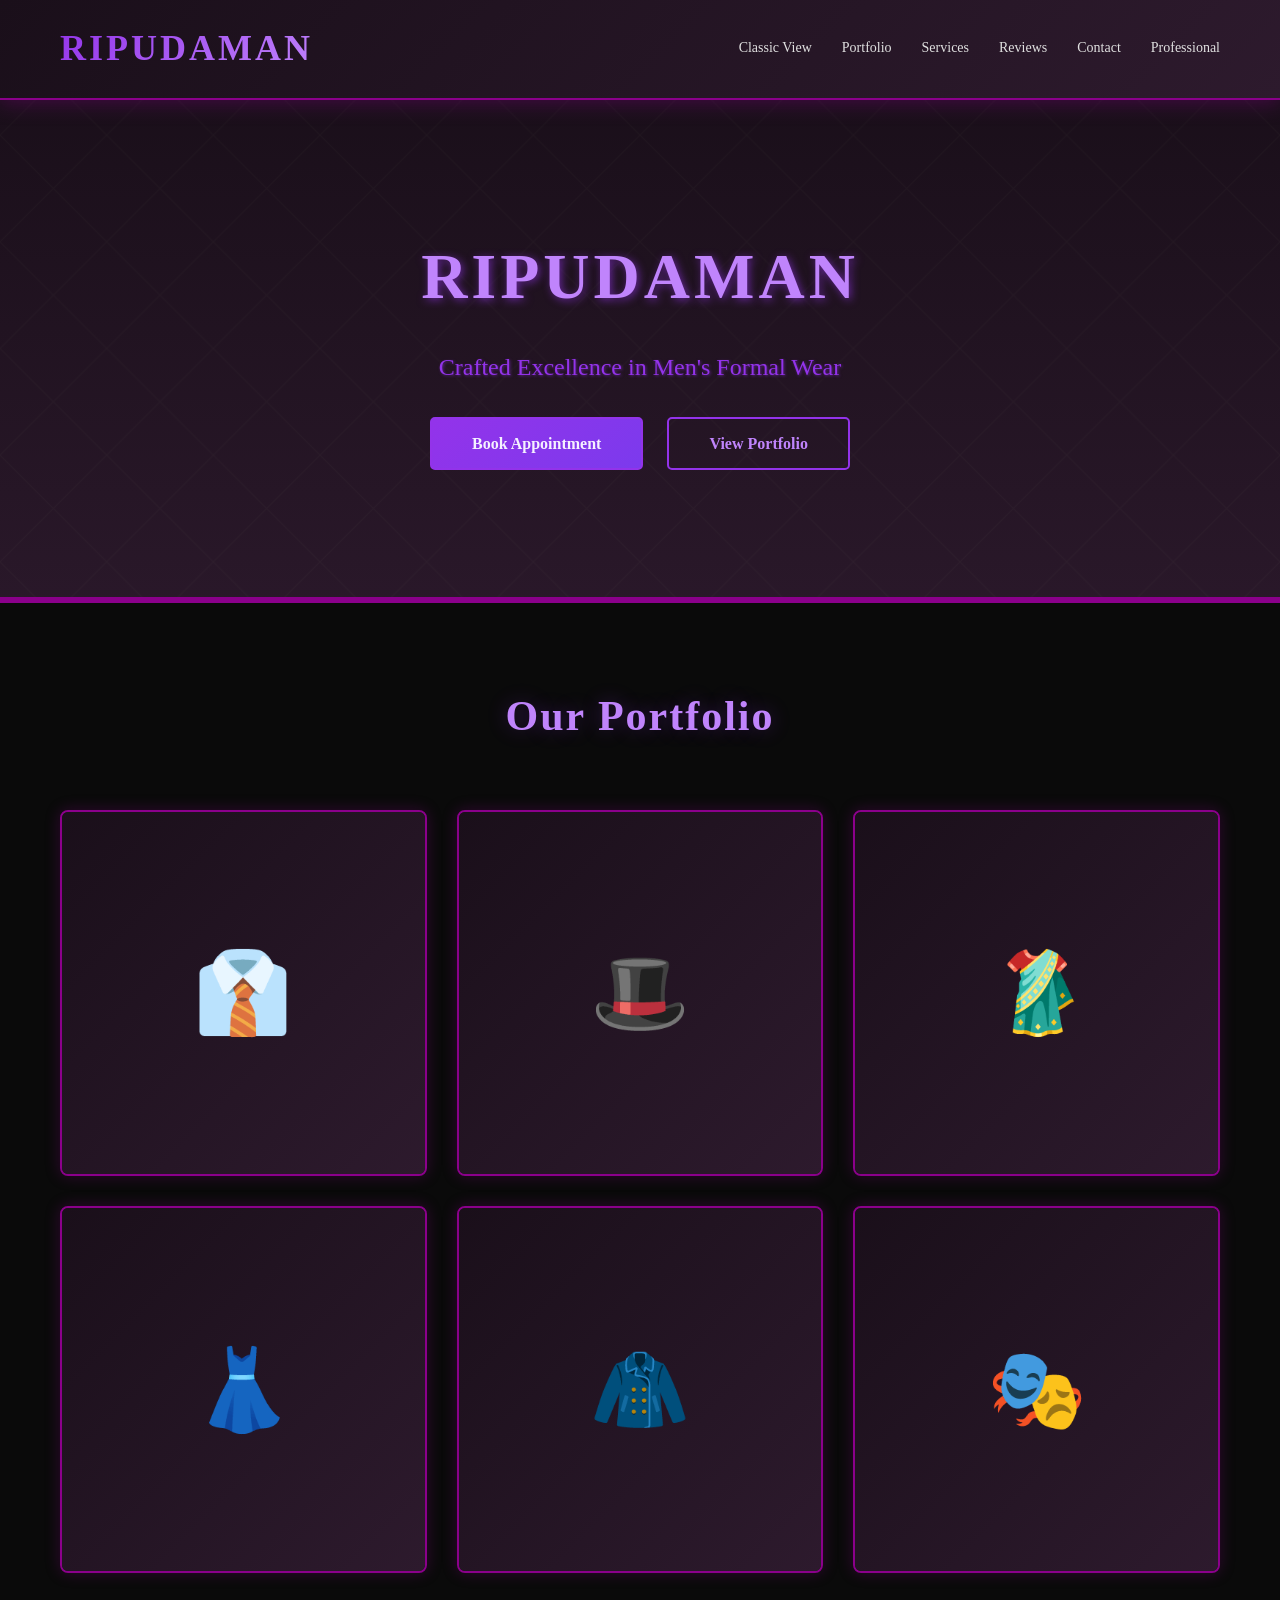
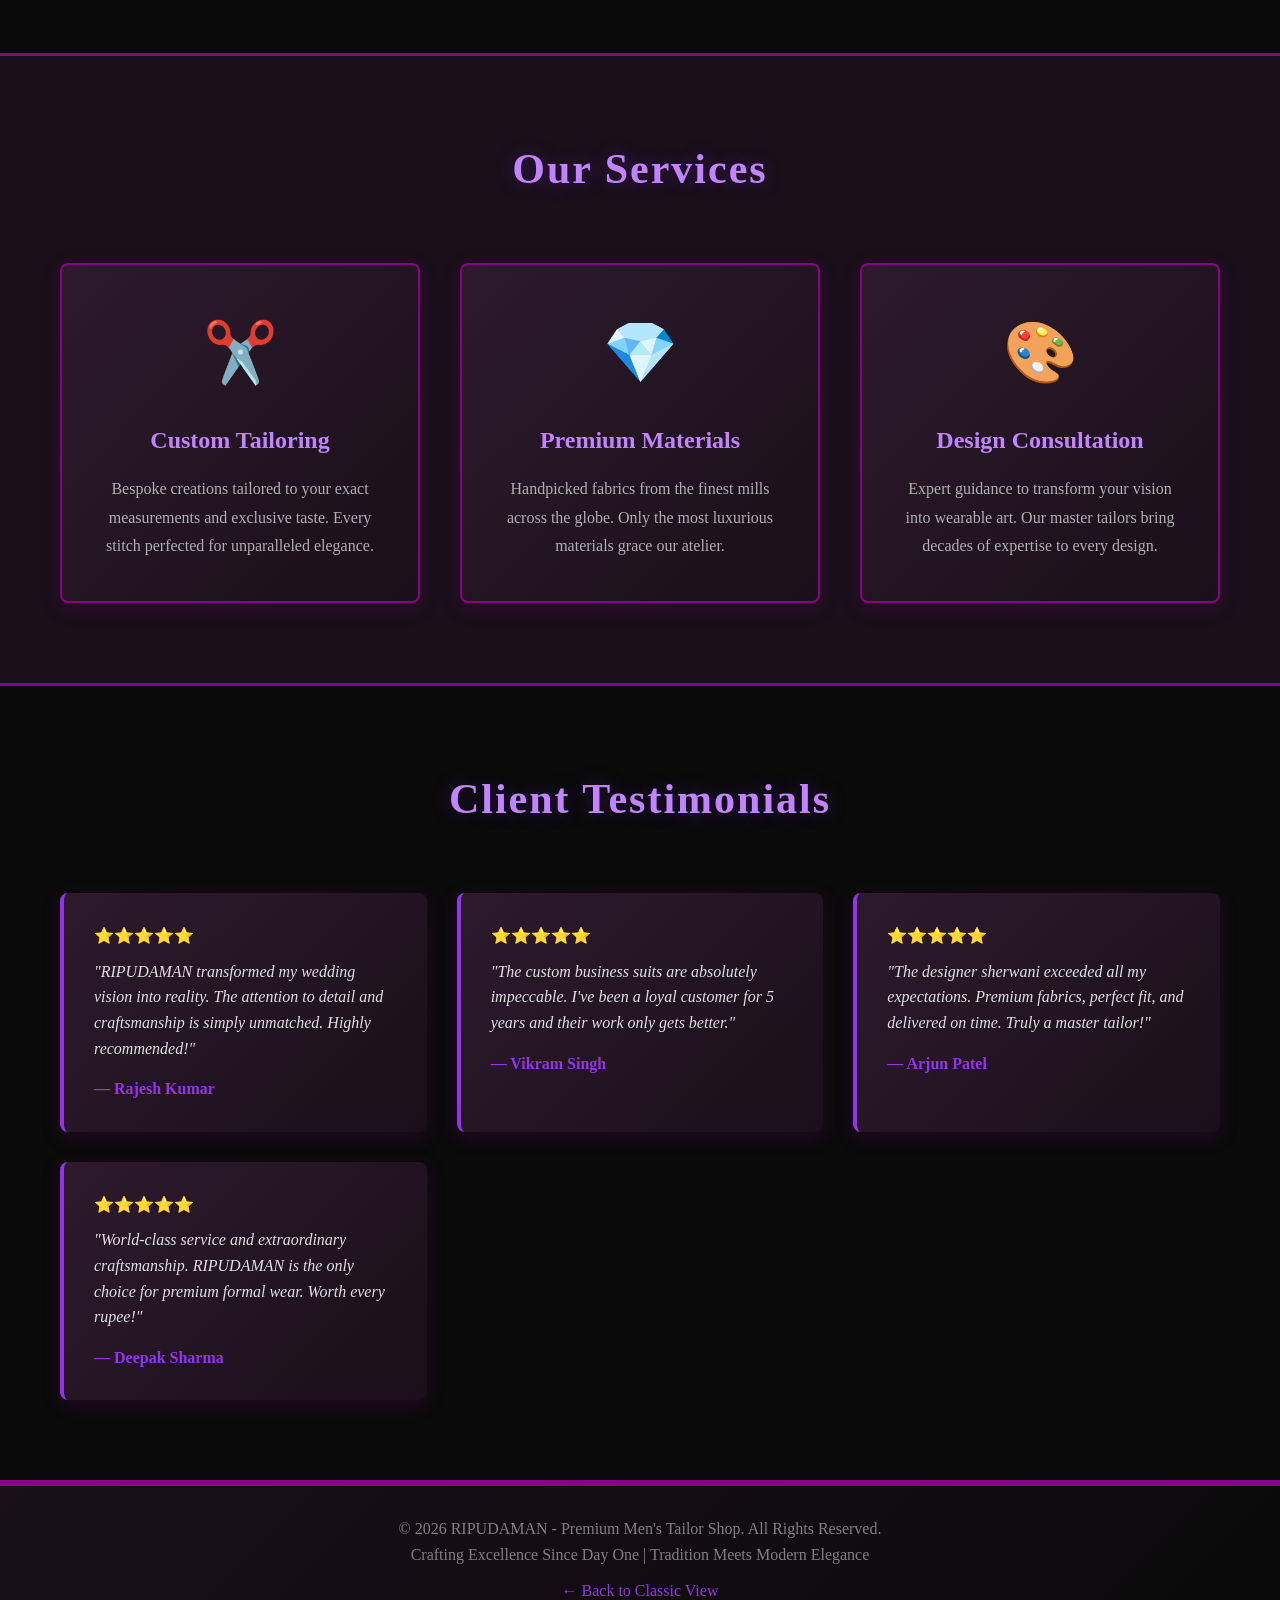
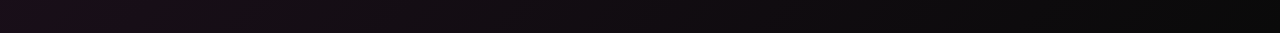
==== portfolio.html @ a96b859e "upload everything" ====
<!DOCTYPE html>
<html lang="en">
<head>
    <meta charset="UTF-8">
    <meta name="viewport" content="width=device-width, initial-scale=1.0">
    <title>RIPUDAMAN - Portfolio & Gallery</title>
    <style>
        * {
            margin: 0;
            padding: 0;
            box-sizing: border-box;
        }

        body {
            font-family: 'Georgia', serif;
            line-height: 1.6;
            color: #e0e0e0;
            background: #0a0a0a url('data:image/svg+xml,<svg xmlns="http://www.w3.org/2000/svg" viewBox="0 0 100 100"><defs><pattern id="gothic" x="0" y="0" width="50" height="50" patternUnits="userSpaceOnUse"><circle cx="25" cy="25" r="1" fill="%23332d2d"/><path d="M25 0 L50 25 L25 50 L0 25 Z" stroke="%23332d2d" stroke-width="0.5" fill="none"/></pattern></defs><rect width="100" height="100" fill="%230a0a0a"/><rect width="100" height="100" fill="url(%23gothic)"/></svg>');
        }

        /* Header & Navigation */
        header {
            background: linear-gradient(135deg, #1a0f1a 0%, #2d1a2d 100%);
            color: #e0e0e0;
            padding: 20px 0;
            position: sticky;
            top: 0;
            z-index: 1000;
            box-shadow: 0 2px 20px rgba(139, 0, 139, 0.4);
            border-bottom: 2px solid #8b008b;
        }

        .container {
            max-width: 1200px;
            margin: 0 auto;
            padding: 0 20px;
        }

        .header-content {
            display: flex;
            justify-content: space-between;
            align-items: center;
        }

        .logo {
            font-family: 'Trajan Pro', 'Georgia', serif;
            font-size: 36px;
            font-weight: bold;
            letter-spacing: 3px;
            background: linear-gradient(135deg, #9333ea 0%, #c084fc 100%);
            -webkit-background-clip: text;
            -webkit-text-fill-color: transparent;
            background-clip: text;
        }

        nav {
            display: flex;
            gap: 30px;
        }

        nav a {
            color: #e0e0e0;
            text-decoration: none;
            font-size: 14px;
            font-weight: 500;
            transition: all 0.3s;
            border-bottom: 2px solid transparent;
        }

        nav a:hover {
            color: #9333ea;
            border-bottom: 2px solid #9333ea;
        }

        .menu-toggle {
            display: none;
            flex-direction: column;
            cursor: pointer;
            gap: 5px;
        }

        .menu-toggle span {
            width: 25px;
            height: 3px;
            background: #e0e0e0;
            border-radius: 2px;
            transition: all 0.3s;
        }

        .menu-toggle.active span:nth-child(1) {
            transform: rotate(45deg) translate(8px, 8px);
        }

        .menu-toggle.active span:nth-child(2) {
            opacity: 0;
        }

        .menu-toggle.active span:nth-child(3) {
            transform: rotate(-45deg) translate(7px, -7px);
        }

        /* Hero Section */
        .hero {
            background: linear-gradient(rgba(26, 15, 26, 0.8), rgba(45, 26, 45, 0.8)), 
                        url('data:image/svg+xml,<svg xmlns="http://www.w3.org/2000/svg" viewBox="0 0 1200 600"><defs><pattern id="pattern" x="0" y="0" width="100" height="100" patternUnits="userSpaceOnUse"><rect width="100" height="100" fill="%231a0f1a"/><line x1="0" y1="0" x2="100" y2="100" stroke="%23332d2d" stroke-width="1"/><line x1="100" y1="0" x2="0" y2="100" stroke="%23332d2d" stroke-width="1"/></pattern></defs><rect width="1200" height="600" fill="%230a0a0a"/><rect width="1200" height="600" fill="url(%23pattern)"/></svg>');
            background-size: cover;
            background-position: center;
            height: 500px;
            display: flex;
            align-items: center;
            justify-content: center;
            text-align: center;
            color: #e0e0e0;
            border-bottom: 3px solid #8b008b;
        }

        .hero-content h1 {
            font-family: 'Trajan Pro', 'Georgia', serif;
            font-size: 64px;
            margin-bottom: 20px;
            letter-spacing: 4px;
            text-shadow: 2px 2px 8px rgba(147, 51, 234, 0.6);
            color: #c084fc;
        }

        .hero-content p {
            font-size: 24px;
            margin-bottom: 30px;
            color: #9333ea;
            text-shadow: 1px 1px 3px rgba(147, 51, 234, 0.5);
        }

        .cta-button {
            display: inline-block;
            background: linear-gradient(135deg, #9333ea 0%, #7c3aed 100%);
            color: #f5f1ff;
            padding: 12px 40px;
            text-decoration: none;
            border-radius: 5px;
            font-weight: bold;
            transition: all 0.3s;
            margin: 0 10px;
            border: 2px solid #9333ea;
        }

        .cta-button:hover {
            background: linear-gradient(135deg, #a855f7 0%, #9333ea 100%);
            transform: translateY(-2px);
            box-shadow: 0 5px 20px rgba(147, 51, 234, 0.5);
            border-color: #c084fc;
        }

        .cta-button-secondary {
            background: transparent;
            color: #c084fc;
            border: 2px solid #9333ea;
        }

        .cta-button-secondary:hover {
            background: #9333ea;
            color: #f5f1ff;
        }

        /* Gallery Section */
        .gallery {
            padding: 80px 0;
            background: #0a0a0a;
            border-top: 3px solid #8b008b;
            border-bottom: 3px solid #8b008b;
        }

        .section-title {
            font-family: 'Trajan Pro', 'Georgia', serif;
            text-align: center;
            font-size: 42px;
            margin-bottom: 60px;
            letter-spacing: 2px;
            color: #c084fc;
            text-shadow: 0 0 20px rgba(147, 51, 234, 0.3);
        }

        .gallery-grid {
            display: grid;
            grid-template-columns: repeat(auto-fit, minmax(280px, 1fr));
            gap: 30px;
            margin-top: 40px;
        }

        .gallery-item {
            position: relative;
            overflow: hidden;
            border-radius: 8px;
            border: 2px solid #8b008b;
            aspect-ratio: 1;
            background: #1a0f1a;
            cursor: pointer;
            transition: all 0.3s;
            box-shadow: 0 0 15px rgba(139, 0, 139, 0.3);
        }

        .gallery-item:hover {
            transform: scale(1.05);
            box-shadow: 0 0 30px rgba(147, 51, 234, 0.6);
            border-color: #9333ea;
        }

        .gallery-image {
            width: 100%;
            height: 100%;
            display: flex;
            align-items: center;
            justify-content: center;
            font-size: 80px;
            background: linear-gradient(135deg, #1a0f1a 0%, #2d1a2d 100%);
            transition: all 0.3s;
        }

        .gallery-item:hover .gallery-image {
            transform: scale(1.1);
        }

        .gallery-overlay {
            position: absolute;
            top: 0;
            left: 0;
            right: 0;
            bottom: 0;
            background: rgba(147, 51, 234, 0.7);
            display: flex;
            align-items: center;
            justify-content: center;
            opacity: 0;
            transition: opacity 0.3s;
            z-index: 10;
        }

        .gallery-item:hover .gallery-overlay {
            opacity: 1;
        }

        .gallery-text {
            color: #f5f1ff;
            text-align: center;
            font-weight: bold;
            font-size: 18px;
            text-shadow: 1px 1px 3px rgba(0, 0, 0, 0.8);
        }

        /* Services Section */
        .services {
            padding: 80px 0;
            background: #1a0f1a;
        }

        .services-grid {
            display: grid;
            grid-template-columns: repeat(auto-fit, minmax(300px, 1fr));
            gap: 40px;
        }

        .service-card {
            background: linear-gradient(135deg, #2d1a2d 0%, #1a0f1a 100%);
            padding: 40px;
            border-radius: 8px;
            text-align: center;
            box-shadow: 0 5px 20px rgba(139, 0, 139, 0.2);
            transition: all 0.3s;
            border: 2px solid #8b008b;
        }

        .service-card:hover {
            transform: translateY(-10px);
            box-shadow: 0 15px 40px rgba(147, 51, 234, 0.3);
            border-color: #9333ea;
        }

        .service-icon {
            font-size: 60px;
            margin-bottom: 20px;
        }

        .service-card h3 {
            font-size: 24px;
            margin-bottom: 15px;
            color: #c084fc;
        }

        .service-card p {
            color: #b0b0b0;
            line-height: 1.8;
        }

        /* Testimonials */
        .testimonials {
            padding: 80px 0;
            background: #0a0a0a;
            border-top: 3px solid #8b008b;
            border-bottom: 3px solid #8b008b;
        }

        .testimonials-grid {
            display: grid;
            grid-template-columns: repeat(auto-fit, minmax(320px, 1fr));
            gap: 30px;
            margin-top: 40px;
        }

        .testimonial-card {
            background: linear-gradient(135deg, #2d1a2d 0%, #1a0f1a 100%);
            padding: 30px;
            border-radius: 8px;
            border-left: 4px solid #9333ea;
            box-shadow: 0 5px 20px rgba(139, 0, 139, 0.2);
            transition: all 0.3s;
        }

        .testimonial-card:hover {
            box-shadow: 0 10px 30px rgba(147, 51, 234, 0.4);
            transform: translateX(5px);
        }

        .testimonial-text {
            color: #e0e0e0;
            margin-bottom: 15px;
            font-style: italic;
        }

        .testimonial-author {
            color: #9333ea;
            font-weight: bold;
        }

        .testimonial-rating {
            color: #c084fc;
            margin-bottom: 10px;
        }

        /* Footer */
        footer {
            background: linear-gradient(135deg, #1a0f1a 0%, #0a0a0a 100%);
            color: #b0b0b0;
            text-align: center;
            padding: 30px 0;
            margin-top: 0;
            border-top: 3px solid #8b008b;
        }

        footer p {
            color: #808080;
        }

        /* Responsive */
        @media (max-width: 768px) {
            .header-content {
                flex-direction: row;
                justify-content: space-between;
                align-items: center;
            }

            .menu-toggle {
                display: flex;
            }

            nav {
                position: absolute;
                top: 70px;
                left: 0;
                right: 0;
                background: linear-gradient(135deg, #1a0f1a 0%, #2d1a2d 100%);
                flex-direction: column;
                gap: 0;
                text-align: left;
                padding: 0 20px;
                max-height: 0;
                overflow: hidden;
                transition: max-height 0.3s ease-out, padding 0.2s ease-out;
                pointer-events: none;
                border-bottom: 2px solid #8b008b;
            }

            nav.active {
                max-height: 300px;
                padding: 20px;
                pointer-events: auto;
            }

            nav a {
                padding: 12px 0;
                border-bottom: 1px solid rgba(147, 51, 234, 0.2);
            }

            nav a:last-child {
                border-bottom: none;
            }

            .logo {
                font-size: 24px;
            }

            .hero-content h1 {
                font-size: 36px;
            }

            .hero-content p {
                font-size: 18px;
            }

            .section-title {
                font-size: 28px;
            }
        }

        @media (max-width: 480px) {
            .logo {
                font-size: 20px;
                letter-spacing: 1px;
            }

            header {
                padding: 15px 0;
            }

            .hero-content h1 {
                font-size: 28px;
            }

            .hero-content p {
                font-size: 16px;
            }

            .cta-button {
                padding: 10px 25px;
                font-size: 14px;
                margin: 5px;
            }

            .section-title {
                font-size: 24px;
                margin-bottom: 40px;
            }

            .gallery-grid,
            .services-grid,
            .testimonials-grid {
                gap: 20px;
            }
        }
    </style>
</head>
<body>
    <!-- Header & Navigation -->
    <header>
        <div class="container">
            <div class="header-content">
                <div class="logo">RIPUDAMAN</div>
                <div class="menu-toggle" id="menuToggle">
                    <span></span>
                    <span></span>
                    <span></span>
                </div>
                <nav id="navMenu">
                    <a href="index.html">Classic View</a>
                    <a href="#gallery">Portfolio</a>
                    <a href="#services">Services</a>
                    <a href="#testimonials">Reviews</a>
                    <a href="#contact">Contact</a>
                       <a href="professional.html">Professional</a>
                </nav>
            </div>
        </div>
    </header>

    <!-- Hero Section -->
    <section class="hero" id="home">
        <div class="hero-content">
            <h1>RIPUDAMAN</h1>
            <p>Crafted Excellence in Men's Formal Wear</p>
            <a href="#contact" class="cta-button">Book Appointment</a>
            <a href="#gallery" class="cta-button cta-button-secondary">View Portfolio</a>
        </div>
    </section>

    <!-- Gallery Section -->
    <section class="gallery" id="gallery">
        <div class="container">
            <h2 class="section-title">Our Portfolio</h2>
            <div class="gallery-grid">
                <div class="gallery-item">
                    <div class="gallery-image">👔</div>
                    <div class="gallery-overlay">
                        <div class="gallery-text">Custom Business Suit</div>
                    </div>
                </div>
                <div class="gallery-item">
                    <div class="gallery-image">🎩</div>
                    <div class="gallery-overlay">
                        <div class="gallery-text">Formal Tuxedo</div>
                    </div>
                </div>
                <div class="gallery-item">
                    <div class="gallery-image">🥻</div>
                    <div class="gallery-overlay">
                        <div class="gallery-text">Designer Sherwani</div>
                    </div>
                </div>
                <div class="gallery-item">
                    <div class="gallery-image">👗</div>
                    <div class="gallery-overlay">
                        <div class="gallery-text">Wedding Collection</div>
                    </div>
                </div>
                <div class="gallery-item">
                    <div class="gallery-image">🧥</div>
                    <div class="gallery-overlay">
                        <div class="gallery-text">Premium Blazer</div>
                    </div>
                </div>
                <div class="gallery-item">
                    <div class="gallery-image">🎭</div>
                    <div class="gallery-overlay">
                        <div class="gallery-text">Ethnic Masterpiece</div>
                    </div>
                </div>
            </div>
        </div>
    </section>

    <!-- Services Section -->
    <section class="services" id="services">
        <div class="container">
            <h2 class="section-title">Our Services</h2>
            <div class="services-grid">
                <div class="service-card">
                    <div class="service-icon">✂️</div>
                    <h3>Custom Tailoring</h3>
                    <p>Bespoke creations tailored to your exact measurements and exclusive taste. Every stitch perfected for unparalleled elegance.</p>
                </div>
                <div class="service-card">
                    <div class="service-icon">💎</div>
                    <h3>Premium Materials</h3>
                    <p>Handpicked fabrics from the finest mills across the globe. Only the most luxurious materials grace our atelier.</p>
                </div>
                <div class="service-card">
                    <div class="service-icon">🎨</div>
                    <h3>Design Consultation</h3>
                    <p>Expert guidance to transform your vision into wearable art. Our master tailors bring decades of expertise to every design.</p>
                </div>
            </div>
        </div>
    </section>

    <!-- Testimonials Section -->
    <section class="testimonials" id="testimonials">
        <div class="container">
            <h2 class="section-title">Client Testimonials</h2>
            <div class="testimonials-grid">
                <div class="testimonial-card">
                    <div class="testimonial-rating">⭐⭐⭐⭐⭐</div>
                    <div class="testimonial-text">"RIPUDAMAN transformed my wedding vision into reality. The attention to detail and craftsmanship is simply unmatched. Highly recommended!"</div>
                    <div class="testimonial-author">— Rajesh Kumar</div>
                </div>
                <div class="testimonial-card">
                    <div class="testimonial-rating">⭐⭐⭐⭐⭐</div>
                    <div class="testimonial-text">"The custom business suits are absolutely impeccable. I've been a loyal customer for 5 years and their work only gets better."</div>
                    <div class="testimonial-author">— Vikram Singh</div>
                </div>
                <div class="testimonial-card">
                    <div class="testimonial-rating">⭐⭐⭐⭐⭐</div>
                    <div class="testimonial-text">"The designer sherwani exceeded all my expectations. Premium fabrics, perfect fit, and delivered on time. Truly a master tailor!"</div>
                    <div class="testimonial-author">— Arjun Patel</div>
                </div>
                <div class="testimonial-card">
                    <div class="testimonial-rating">⭐⭐⭐⭐⭐</div>
                    <div class="testimonial-text">"World-class service and extraordinary craftsmanship. RIPUDAMAN is the only choice for premium formal wear. Worth every rupee!"</div>
                    <div class="testimonial-author">— Deepak Sharma</div>
                </div>
            </div>
        </div>
    </section>

    <!-- Footer -->
    <footer>
        <div class="container">
            <p>&copy; 2026 RIPUDAMAN - Premium Men's Tailor Shop. All Rights Reserved.</p>
            <p>Crafting Excellence Since Day One | Tradition Meets Modern Elegance</p>
            <p style="margin-top: 10px;"><a href="index.html" style="color: #9333ea; text-decoration: none;">← Back to Classic View</a></p>
        </div>
    </footer>

    <script>
        // Mobile menu toggle
        const menuToggle = document.getElementById('menuToggle');
        const navMenu = document.getElementById('navMenu');

        menuToggle.addEventListener('click', () => {
            menuToggle.classList.toggle('active');
            navMenu.classList.toggle('active');
        });

        // Close menu when a link is clicked
        const navLinks = navMenu.querySelectorAll('a');
        navLinks.forEach(link => {
            link.addEventListener('click', () => {
                menuToggle.classList.remove('active');
                navMenu.classList.remove('active');
            });
        });

        // Close menu when clicking outside
        document.addEventListener('click', (e) => {
            if (!e.target.closest('header')) {
                menuToggle.classList.remove('active');
                navMenu.classList.remove('active');
            }
        });

        // Gallery item click handler
        document.querySelectorAll('.gallery-item').forEach(item => {
            item.addEventListener('click', function() {
                const text = this.querySelector('.gallery-text').textContent;
                alert('Viewing: ' + text);
            });
        });
    </script>
</body>
</html>
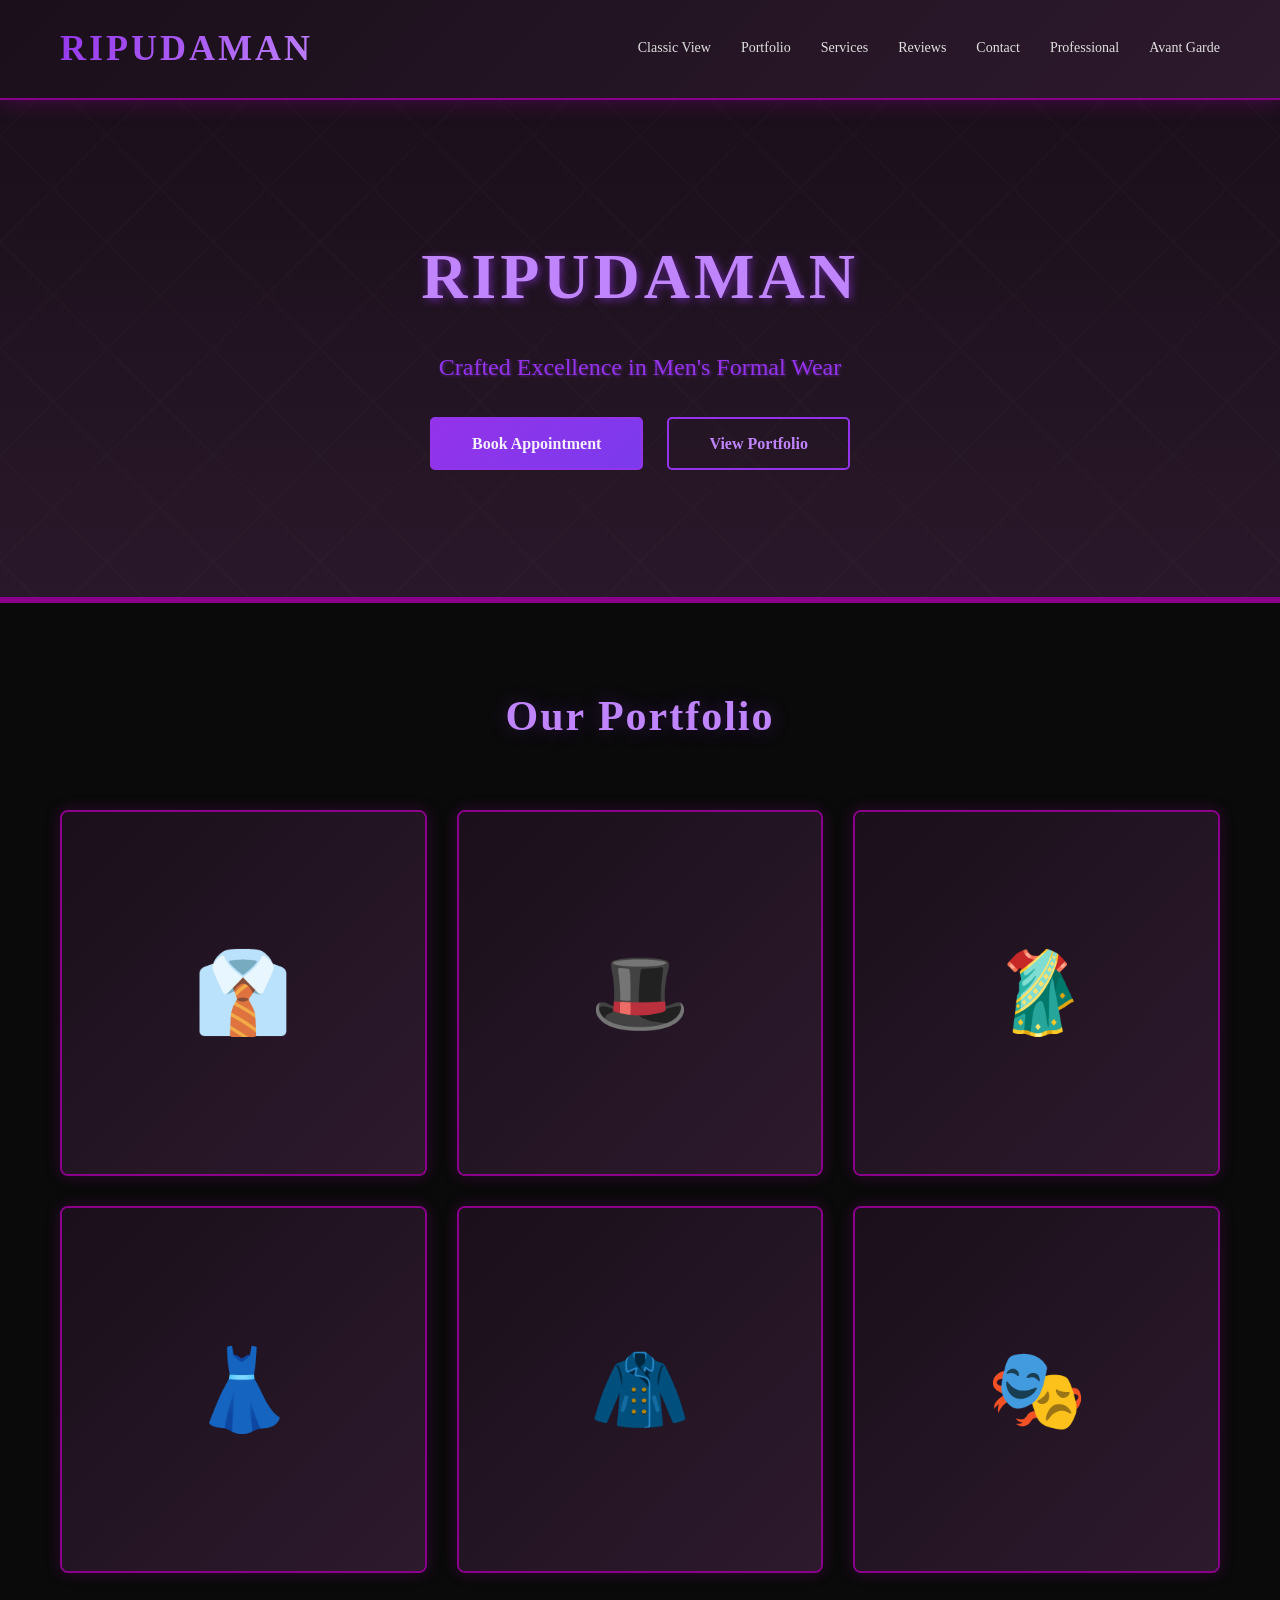
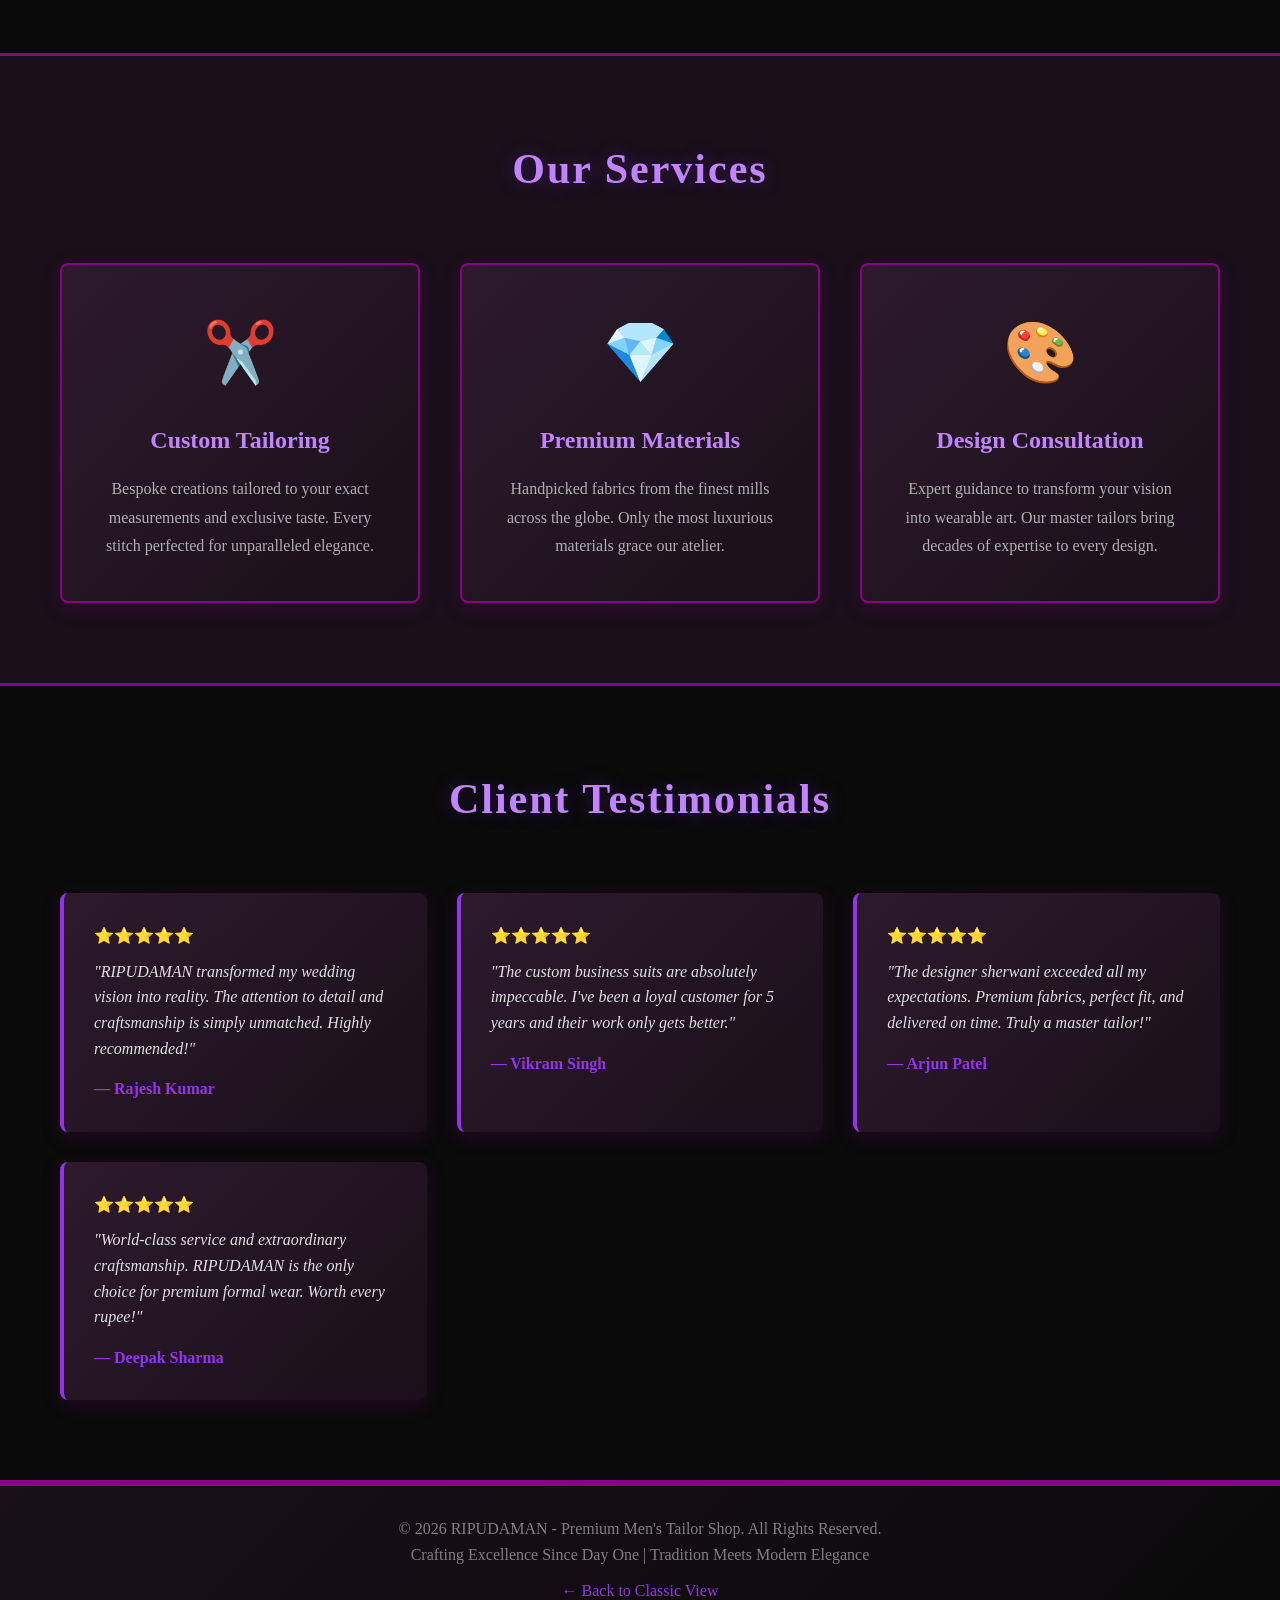
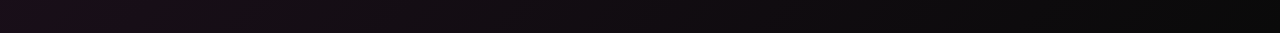
==== commit 2d2c2571: "new pages" ====
--- a/portfolio.html
+++ b/portfolio.html
@@ -464,8 +464,7 @@
                     <a href="#services">Services</a>
                     <a href="#testimonials">Reviews</a>
                     <a href="#contact">Contact</a>
-                       <a href="professional.html">Professional</a>
-                </nav>
+                       <a href="professional.html">Professional</a>                    <a href="avant-garde.html">Avant Garde</a>                </nav>
             </div>
         </div>
     </header>
